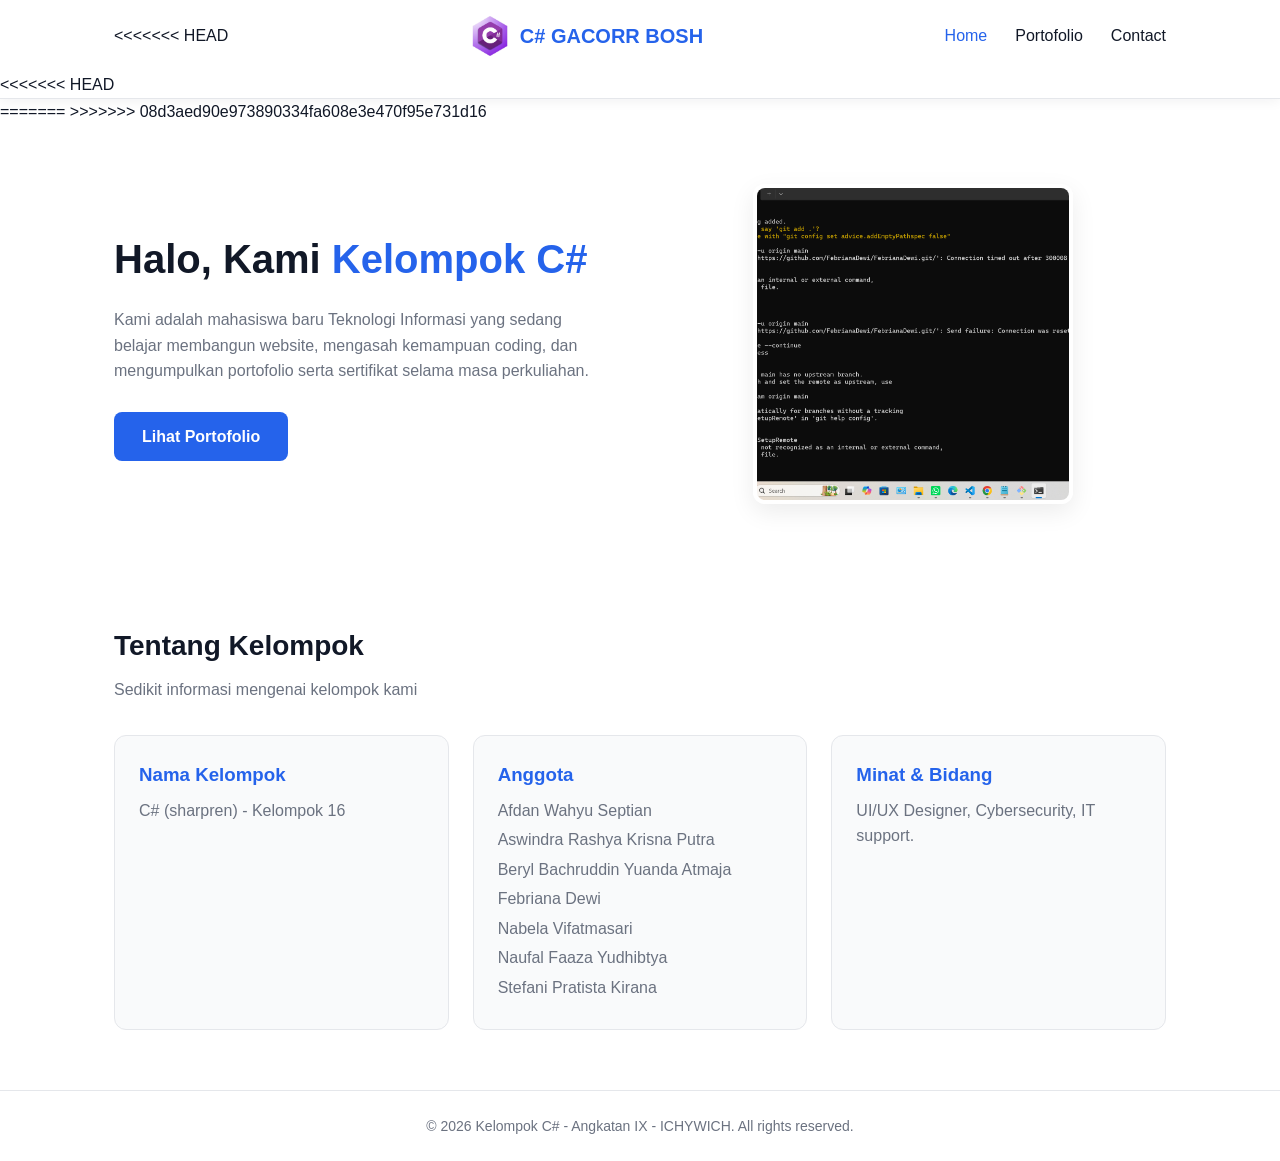
==== index.html @ d4883ddd "Merge branch 'main' of https://github.com/FebrianaDewi/C-_WEB-PORTOFOLIO_MP2STI" ====
<!DOCTYPE html>
<html>
<head>
    <meta charset="UTF-8">
    <meta name="viewport" content="width=device-width, initial-scale=1.0">
    <link rel="stylesheet" href="style.css" />
    <title>Home</title>
</head>
<body>

<!-- ========== Navbar =========== -->
<nav class="navbar">
  <div class="container">
<<<<<<< HEAD
    <a class="logo" href="index.html" aria-label="Beranda Kelompok C#">
      <img src="assets/img/gambarlogo.jpeg" alt="" class="logo-img">
      <span>C# GACORR BOSH</span>
    </a>

    <button class="nav-toggle" type="button" aria-label="Buka menu" aria-controls="nav-menu" aria-expanded="false">
      <span></span>
      <span></span>
      <span></span>
=======

    <div class="logo">
        <img src="assets/img/gambarlogo.jpeg" alt="Logo Kelompok C#" class="logo-img">
        <span>C# GACORR BOSH</span>
    </div>

    <button class="nav-toggle" aria-label="Buka menu">
    <span></span>
    <span></span>
    <span></span>
>>>>>>> 08d3aed90e973890334fa608e3e470f95e731d16
    </button>

    <ul class="nav-links" id="nav-menu">
      <li><a href="index.html" class="active">Home</a></li>
      <li><a href="portofolio.html">Portofolio</a></li>
      <li><a href="contact.html">Contact</a></li>
    </ul>
  </div>
<<<<<<< HEAD
</nav>
=======
  </nav>
>>>>>>> 08d3aed90e973890334fa608e3e470f95e731d16

<!-- ======== Hero Section ========== -->
<section class="hero">
    <div class="container">
 
      <div class="hero-text">
        <h1>Halo, Kami <span>Kelompok C#</span></h1>
        <p>
          Kami adalah mahasiswa baru Teknologi Informasi yang sedang belajar
          membangun website, mengasah kemampuan coding, dan mengumpulkan
          portofolio serta sertifikat selama masa perkuliahan.
        </p>
        <a href="portofolio.html" class="btn">Lihat Portofolio</a>
      </div>
 
      <div class="hero-photo">
        <img src="assets/img/gambar1.png" alt="Foto Kelompok C#" />
      </div>
 
    </div>
  </section>

<!--- ========== Informasi Kelompok =========== -->
<section class="info">
    <div class="container">
      <h2 class="section-title">Tentang Kelompok</h2>
      <p class="section-subtitle">Sedikit informasi mengenai kelompok kami</p>
 
      <div class="info-grid">
 
        <!-- Card 1: GANTI nama kelompok & deskripsi -->
        <div class="info-card">
          <h3>Nama Kelompok</h3>
          <p>C# (sharpren) - Kelompok 16</p>
        </div>
 
        <!-- Card 2: GANTI daftar anggota -->
        <div class="info-card">
          <h3>Anggota</h3>
          <ul>
            <li>Afdan Wahyu Septian</li>
            <li>Aswindra Rashya Krisna Putra</li>
            <li>Beryl Bachruddin Yuanda Atmaja</li>
            <li>Febriana Dewi</li>
            <li>Nabela Vifatmasari</li>
            <li>Naufal Faaza Yudhibtya</li>
            <li>Stefani Pratista Kirana</li>
          </ul>
        </div>
 
        <!-- Card 3: GANTI minat/bidang yang dipelajari -->
        <div class="info-card">
          <h3>Minat &amp; Bidang</h3>
          <p>UI/UX Designer, Cybersecurity, IT support.</p>
        </div>
 
      </div>
    </div>
  </section>

<!-- ============ FOOTER ============ -->
  <footer class="footer">
    <div class="container">
      <p>&copy; 2026 Kelompok C# - Angkatan IX - ICHYWICH. All rights reserved.</p>
    </div>
  </footer>
 
  <script src="script.js"></script>
</body>
</html>
---- style.css ----
/* ---------- RESET & VARIABLES ---------- */
:root {
  --color-primary: #2563eb;
  --color-primary-dark: #1d4ed8;
  --color-dark: #111827;
  --color-gray: #6b7280;
  --color-light-bg: #f9fafb;
  --color-border: #e5e7eb;
  --color-white: #ffffff;
  --radius: 12px;
  --max-width: 1100px;
}

* {
  margin: 0;
  padding: 0;
  box-sizing: border-box;
}

body {
  font-family: "Segoe UI", Arial, sans-serif;
  color: var(--color-dark);
  line-height: 1.6;
  background-color: var(--color-white);
}

a {
  text-decoration: none;
  color: inherit;
}

ul {
  list-style: none;
}

img {
  max-width: 100%;
  display: block;
}

.container {
  max-width: var(--max-width);
  margin: 0 auto;
  padding: 0 24px;
}

section {
  padding: 60px 0;
}

.section-title {
  font-size: 28px;
  margin-bottom: 8px;
}

.section-subtitle {
  color: var(--color-gray);
  margin-bottom: 32px;
}

/* ---------- BUTTONS ---------- */
.btn {
  display: inline-block;
  padding: 12px 28px;
  border-radius: 8px;
  background-color: var(--color-primary);
  color: var(--color-white);
  font-weight: 600;
  border: none;
  cursor: pointer;
  transition: background-color 0.2s ease;
}

.btn:hover {
  background-color: var(--color-primary-dark);
}

.btn-outline {
  display: inline-block;
  padding: 8px 18px;
  border-radius: 8px;
  border: 1px solid var(--color-primary);
  color: var(--color-primary);
  font-weight: 600;
  font-size: 14px;
  transition: background-color 0.2s ease, color 0.2s ease;
}

.btn-outline:hover {
  background-color: var(--color-primary);
  color: var(--color-white);
}

/* ---------- NAVBAR ---------- */

.navbar {
  position: sticky;
  top: 0;
  z-index: 100;
  background-color: var(--color-white);
  border-bottom: 1px solid var(--color-border);
  box-shadow: 0 2px 12px rgba(17, 24, 39, 0.06);
}

.navbar .container {
  display: flex;
  align-items: center;
  justify-content: space-between;
  min-height: 72px;
  padding-top: 12px;
  padding-bottom: 12px;
}

.logo {
  display: flex;
  align-items: center;
  gap: 10px;
  font-size: 20px;
  font-weight: 700;
  line-height: 1.2;
  color: var(--color-primary);
  white-space: nowrap;
}

.logo-img {
  width: 40px;
  height: 40px;
  object-fit: contain;
  border-radius: 6px;
  flex-shrink: 0;
}

.nav-links {
  display: flex;
  align-items: center;
  gap: 28px;
}

.nav-links a {
  display: block;
  padding: 8px 0;
  font-weight: 500;
  color: var(--color-dark);
  transition: color 0.2s ease;
}

.nav-links a:hover,
.nav-links a.active {
  color: var(--color-primary);
}

.nav-links a:focus-visible,
.nav-toggle:focus-visible {
  outline: 3px solid rgba(37, 99, 235, 0.3);
  outline-offset: 4px;
}

.nav-toggle {
  display: none;
  width: 42px;
  height: 42px;
  flex-direction: column;
<<<<<<< HEAD
=======
  align-items: center;
>>>>>>> 08d3aed90e973890334fa608e3e470f95e731d16
  justify-content: center;
  gap: 5px;
  width: 40px;
  height: 40px;
  background: none;
  border: none;
  border-radius: 8px;
  cursor: pointer;
}

.nav-toggle span {
  width: 26px;
  height: 3px;
  background-color: var(--color-dark);
  border-radius: 2px;
}

<<<<<<< HEAD
/* ---------- HERO ---------- */
=======
.nav-toggle:focus-visible,
.nav-links a:focus-visible {
  outline: 3px solid rgba(37, 99, 235, 0.35);
  outline-offset: 3px;
}

/* ---------- 3. HERO SECTION ---------- */
>>>>>>> 08d3aed90e973890334fa608e3e470f95e731d16

.hero {
  padding: 80px 0;
  background-color: var(--color-light-bg);
}

.hero .container {
  display: flex;
  justify-content: space-between;
  align-items: center;
  gap: 40px;
}

.hero-text {
  flex: 1;
}

.hero-text h1 {
  font-size: 40px;
  margin-bottom: 16px;
}

.hero-text h1 span {
  color: var(--color-primary);
}

.hero-text p {
  color: var(--color-gray);
  margin-bottom: 28px;
  max-width: 480px;
}

.hero-photo {
  flex: 1;
  display: flex;
  justify-content: center;
}

.hero-photo img {
  width: 320px;
  height: 320px;
  object-fit: cover;
  border-radius: var(--radius);
  border: 4px solid var(--color-white);
  box-shadow: 0 8px 24px rgba(0, 0, 0, 0.08);
}

/* ---------- INFO ---------- */

.info-grid {
  display: flex;
  gap: 24px;
  flex-wrap: wrap;
}

.info-card {
  flex: 1;
  min-width: 220px;
  background-color: var(--color-light-bg);
  border: 1px solid var(--color-border);
  border-radius: var(--radius);
  padding: 24px;
}

.info-card h3 {
  margin-bottom: 8px;
  color: var(--color-primary);
}

.info-card p,
.info-card ul {
  color: var(--color-gray);
}

.info-card ul li {
  margin-bottom: 4px;
}

/* ---------- PORTFOLIO ---------- */

.tabs {
  display: flex;
  gap: 12px;
  margin-bottom: 32px;
}

.tab-btn {
  padding: 10px 20px;
  border-radius: 8px;
  border: 1px solid var(--color-border);
  background-color: var(--color-white);
  font-weight: 600;
  cursor: pointer;
  color: var(--color-gray);
}

.tab-btn.active {
  background-color: var(--color-primary);
  border-color: var(--color-primary);
  color: var(--color-white);
}

.tab-content {
  display: none;
}

.tab-content.active {
  display: block;
}

.card-grid {
  display: flex;
  flex-wrap: wrap;
  gap: 24px;
}

.card {
  flex: 1 1 280px;
  max-width: 320px;
  background-color: var(--color-white);
  border: 1px solid var(--color-border);
  border-radius: var(--radius);
  overflow: hidden;
  display: flex;
  flex-direction: column;
}

.card-image {
  width: 100%;
  height: 180px;
  object-fit: cover;
  background-color: var(--color-light-bg);
}

.card-body {
  padding: 18px;
  display: flex;
  flex-direction: column;
  flex-grow: 1;
}

.card-body h3 {
  font-size: 18px;
  margin-bottom: 6px;
}

.card-body .card-meta {
  font-size: 13px;
  color: var(--color-gray);
  margin-bottom: 10px;
}

.card-body p {
  color: var(--color-gray);
  font-size: 14px;
  margin-bottom: 16px;
  flex-grow: 1;
}

.card-body .btn-outline {
  align-self: flex-start;
}

/* Certificate member thumbnails */
.card-thumbs {
  display: flex;
  gap: 8px;
  padding: 12px 12px 0;
}

.card-thumbs a {
  flex: 1;
  display: block;
}

.card-thumbs img {
  width: 100%;
  height: 90px;
  object-fit: cover;
  border-radius: 6px;
  border: 1px solid var(--color-border);
  transition: opacity 0.2s ease;
}

.card-thumbs a:hover img {
  opacity: 0.8;
}

.card-thumbs .thumb-name {
  display: block;
  text-align: center;
  font-size: 11px;
  color: var(--color-gray);
  margin-top: 4px;
}

.card-members {
  color: var(--color-gray);
  font-size: 14px;
  margin-bottom: 16px;
}

.card-members strong {
  color: var(--color-dark);
}

/* ---------- CONTACT ---------- */

.member-card {
  flex: 1 1 240px;
  max-width: 280px;
  background-color: var(--color-light-bg);
  border: 1px solid var(--color-border);
  border-radius: var(--radius);
  padding: 24px;
  text-align: center;
}

.member-photo {
  width: 100px;
  height: 100px;
  border-radius: 50%;
  object-fit: cover;
  margin: 0 auto 16px;
}

.member-card h3 {
  margin-bottom: 4px;
}

.member-role {
  color: var(--color-gray);
  font-size: 14px;
  margin-bottom: 16px;
}

.member-links {
  display: flex;
  justify-content: center;
  gap: 14px;
}

.member-links a {
  font-size: 14px;
  font-weight: 600;
  color: var(--color-primary);
}

.member-links a:hover {
  text-decoration: underline;
}

/* ---------- FOOTER ---------- */

.footer {
  border-top: 1px solid var(--color-border);
  padding: 24px 0;
  text-align: center;
  color: var(--color-gray);
  font-size: 14px;
}

/* ---------- RESPONSIVE ---------- */
@media (max-width: 768px) {
  .hero .container {
    flex-direction: column;
    text-align: center;
  }

  .hero-text p {
    margin-left: auto;
    margin-right: auto;
  }

  .hero-photo img {
    width: 240px;
    height: 240px;
  }

  .nav-links {
    position: absolute;
    top: calc(100% + 1px);
    left: 0;
    right: 0;
    background-color: var(--color-white);
    flex-direction: column;
    gap: 0;
    padding: 8px 0;
    border: 1px solid var(--color-border);
    border-top: 0;
    box-shadow: 0 8px 16px rgba(17, 24, 39, 0.08);
    display: none;
    box-shadow: 0 8px 16px rgba(17, 24, 39, 0.08);
  }

  .nav-links.open {
    display: flex;
  }

  .nav-links a {
    width: 100%;
    padding: 12px 24px;
  }

  .nav-links a:hover,
  .nav-links a.active {
    background-color: var(--color-light-bg);
  }

  .nav-toggle {
    display: flex;
  }

  .card-grid {
    flex-direction: column;
    align-items: stretch;
  }

  .card,
  .member-card {
    max-width: 100%;
  }

  .info-grid {
    flex-direction: column;
  }

  .tabs {
    flex-wrap: wrap;
  }
}
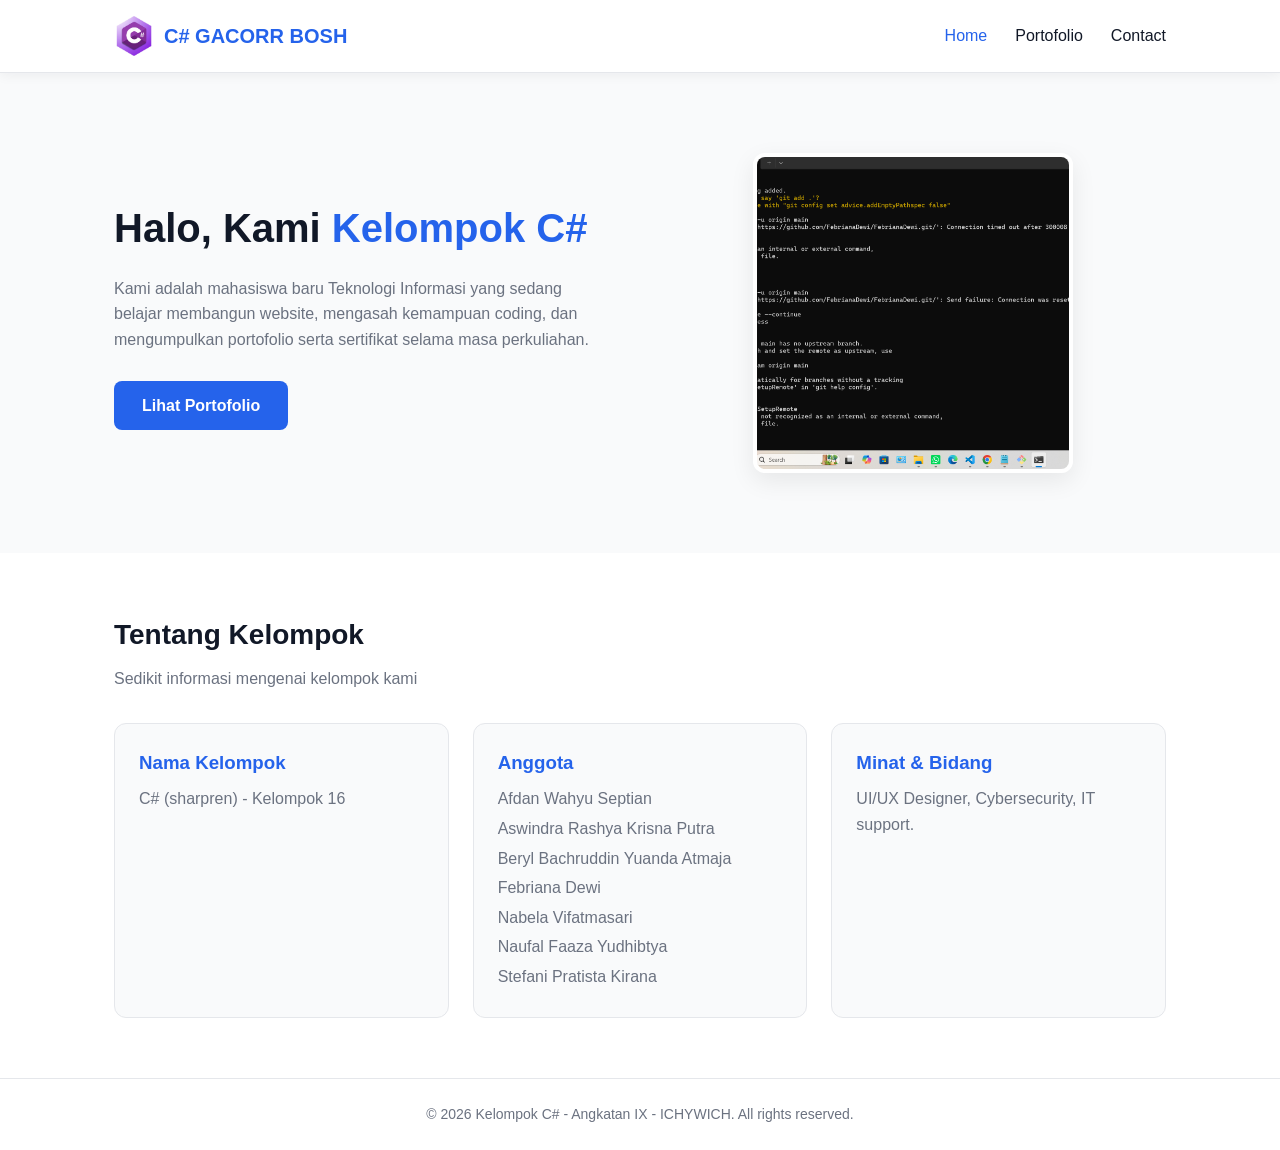
==== commit bb1f667e: "fix: update image paths in contact, portfolio, and style files" ====
--- a/index.html
+++ b/index.html
@@ -11,7 +11,6 @@
 <!-- ========== Navbar =========== -->
 <nav class="navbar">
   <div class="container">
-<<<<<<< HEAD
     <a class="logo" href="index.html" aria-label="Beranda Kelompok C#">
       <img src="assets/img/gambarlogo.jpeg" alt="" class="logo-img">
       <span>C# GACORR BOSH</span>
@@ -21,18 +20,6 @@
       <span></span>
       <span></span>
       <span></span>
-=======
-
-    <div class="logo">
-        <img src="assets/img/gambarlogo.jpeg" alt="Logo Kelompok C#" class="logo-img">
-        <span>C# GACORR BOSH</span>
-    </div>
-
-    <button class="nav-toggle" aria-label="Buka menu">
-    <span></span>
-    <span></span>
-    <span></span>
->>>>>>> 08d3aed90e973890334fa608e3e470f95e731d16
     </button>
 
     <ul class="nav-links" id="nav-menu">
@@ -41,11 +28,7 @@
       <li><a href="contact.html">Contact</a></li>
     </ul>
   </div>
-<<<<<<< HEAD
 </nav>
-=======
-  </nav>
->>>>>>> 08d3aed90e973890334fa608e3e470f95e731d16
 
 <!-- ======== Hero Section ========== -->
 <section class="hero">
--- a/style.css
+++ b/style.css
@@ -160,14 +160,9 @@
   width: 42px;
   height: 42px;
   flex-direction: column;
-<<<<<<< HEAD
-=======
   align-items: center;
->>>>>>> 08d3aed90e973890334fa608e3e470f95e731d16
   justify-content: center;
   gap: 5px;
-  width: 40px;
-  height: 40px;
   background: none;
   border: none;
   border-radius: 8px;
@@ -181,17 +176,7 @@
   border-radius: 2px;
 }
 
-<<<<<<< HEAD
 /* ---------- HERO ---------- */
-=======
-.nav-toggle:focus-visible,
-.nav-links a:focus-visible {
-  outline: 3px solid rgba(37, 99, 235, 0.35);
-  outline-offset: 3px;
-}
-
-/* ---------- 3. HERO SECTION ---------- */
->>>>>>> 08d3aed90e973890334fa608e3e470f95e731d16
 
 .hero {
   padding: 80px 0;
@@ -484,7 +469,6 @@
     border-top: 0;
     box-shadow: 0 8px 16px rgba(17, 24, 39, 0.08);
     display: none;
-    box-shadow: 0 8px 16px rgba(17, 24, 39, 0.08);
   }
 
   .nav-links.open {
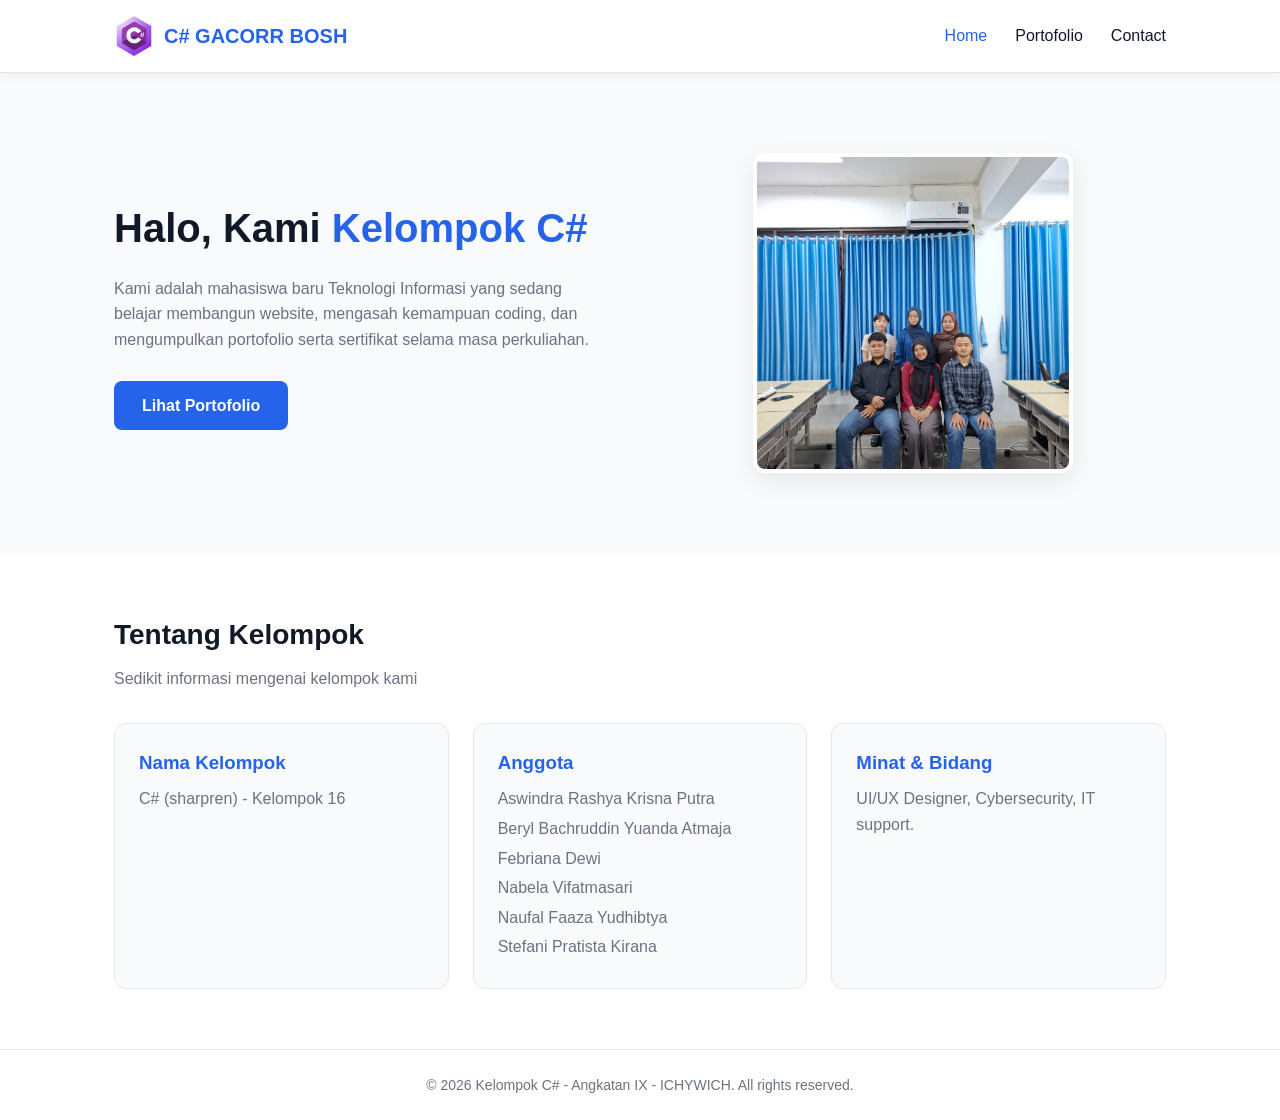
==== commit 07cc21da: "FEBRI" ====
--- a/index.html
+++ b/index.html
@@ -8,7 +8,7 @@
 </head>
 <body>
 
-<!-- ========== Navbar =========== -->
+<!-- ========== Navbar ========-->
 <nav class="navbar">
   <div class="container">
     <a class="logo" href="index.html" aria-label="Beranda Kelompok C#">
@@ -30,7 +30,7 @@
   </div>
 </nav>
 
-<!-- ======== Hero Section ========== -->
+<!-- ======== Hero Section ===== -->
 <section class="hero">
     <div class="container">
  
@@ -45,7 +45,7 @@
       </div>
  
       <div class="hero-photo">
-        <img src="assets/img/gambar1.png" alt="Foto Kelompok C#" />
+        <img src="assets/img/foto 1.jpeg" alt="Foto Kelompok C#" />
       </div>
  
     </div>
@@ -69,7 +69,6 @@
         <div class="info-card">
           <h3>Anggota</h3>
           <ul>
-            <li>Afdan Wahyu Septian</li>
             <li>Aswindra Rashya Krisna Putra</li>
             <li>Beryl Bachruddin Yuanda Atmaja</li>
             <li>Febriana Dewi</li>
--- a/style.css
+++ b/style.css
@@ -15,6 +15,17 @@
   margin: 0;
   padding: 0;
   box-sizing: border-box;
+}
+
+html {
+  scrollbar-width: none;
+  -ms-overflow-style: none;
+}
+
+html::-webkit-scrollbar {
+  display: none;
+  width: 0;
+  height: 0;
 }
 
 body {
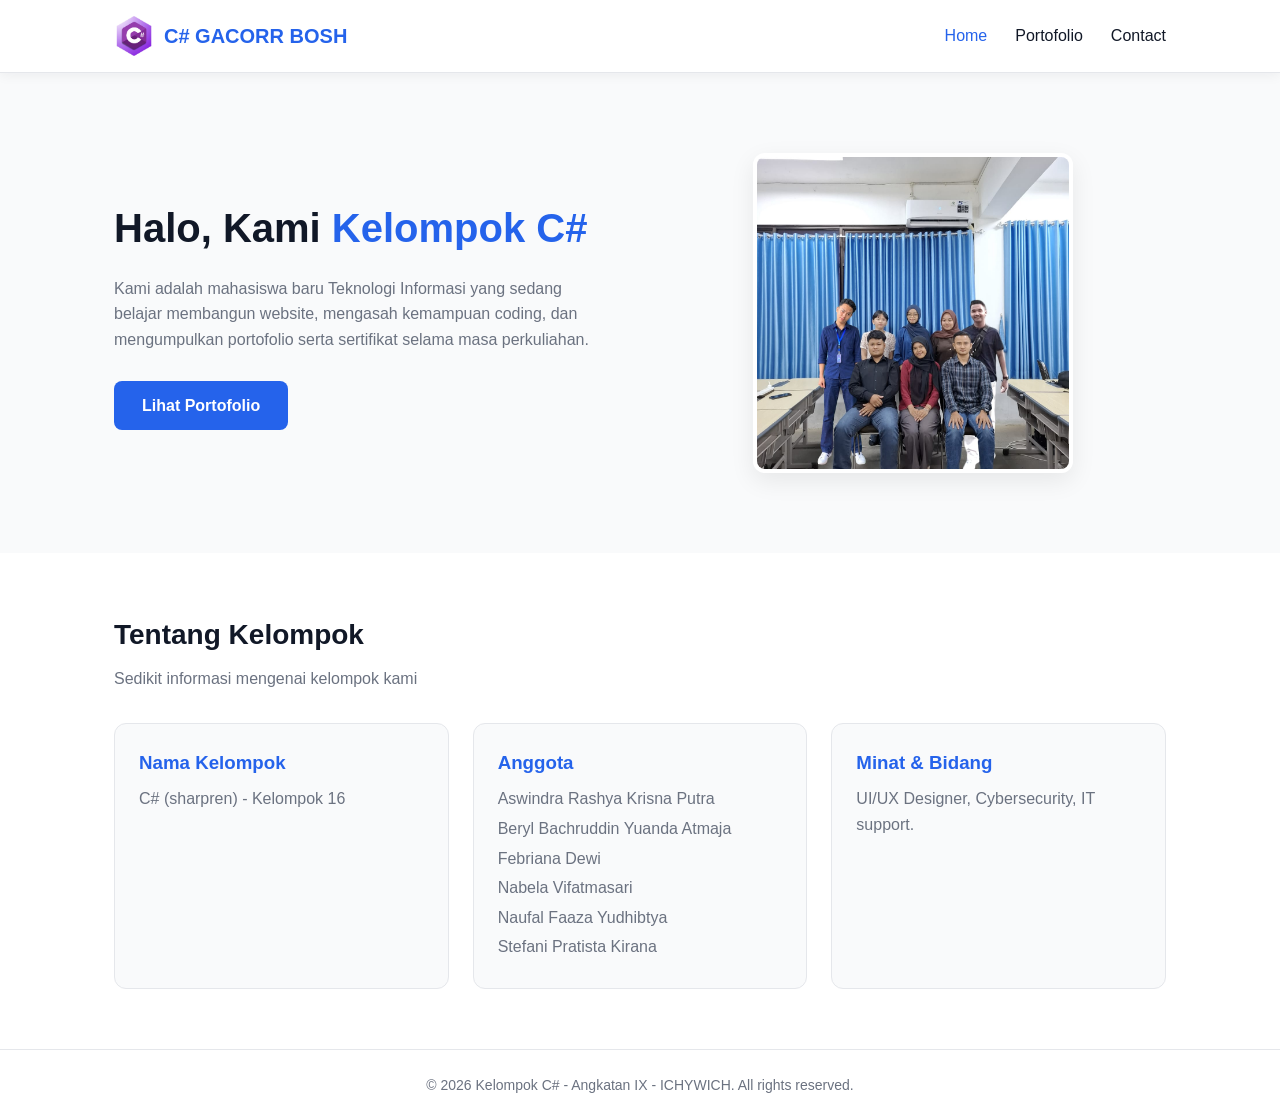
==== commit 756ef5e6: "febri" ====
--- a/index.html
+++ b/index.html
@@ -45,7 +45,7 @@
       </div>
  
       <div class="hero-photo">
-        <img src="assets/img/foto 1.jpeg" alt="Foto Kelompok C#" />
+        <img src="assets/img/foto 2.jpeg" alt="Foto Kelompok C#" />
       </div>
  
     </div>
